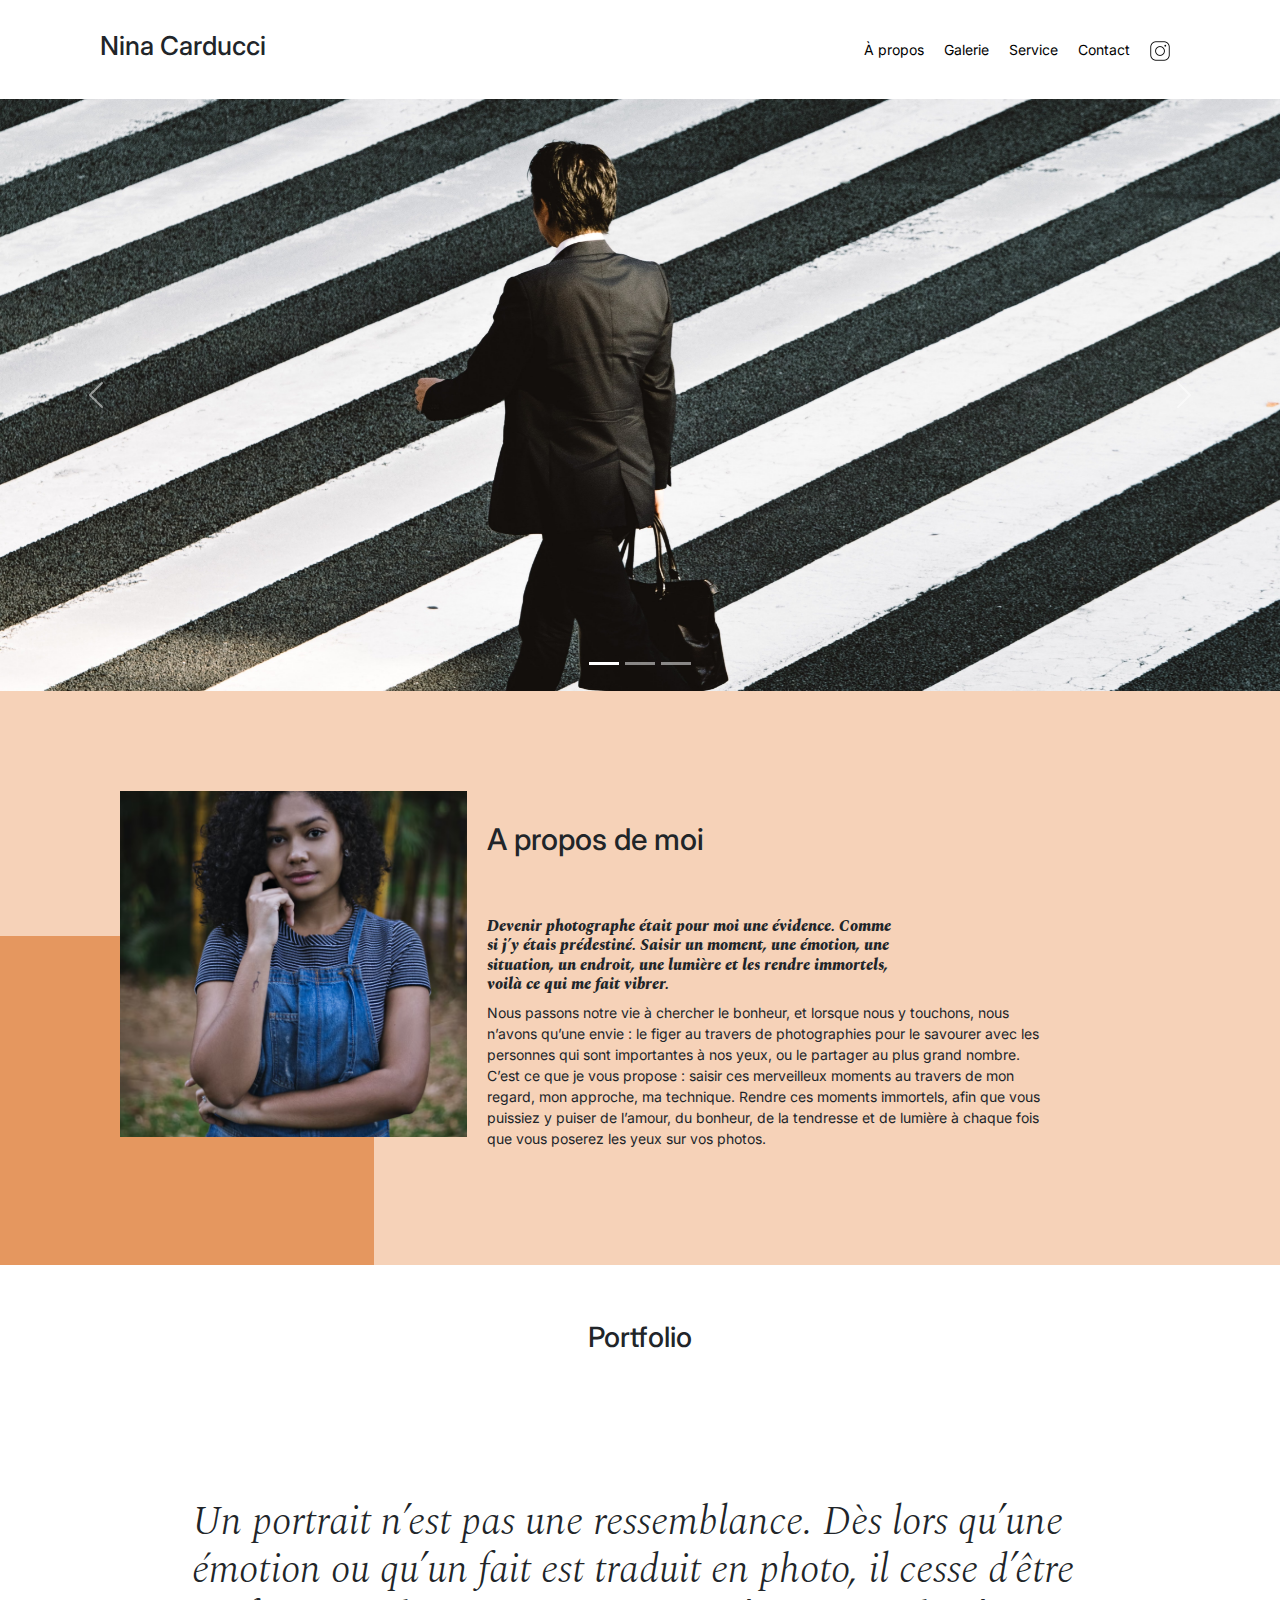
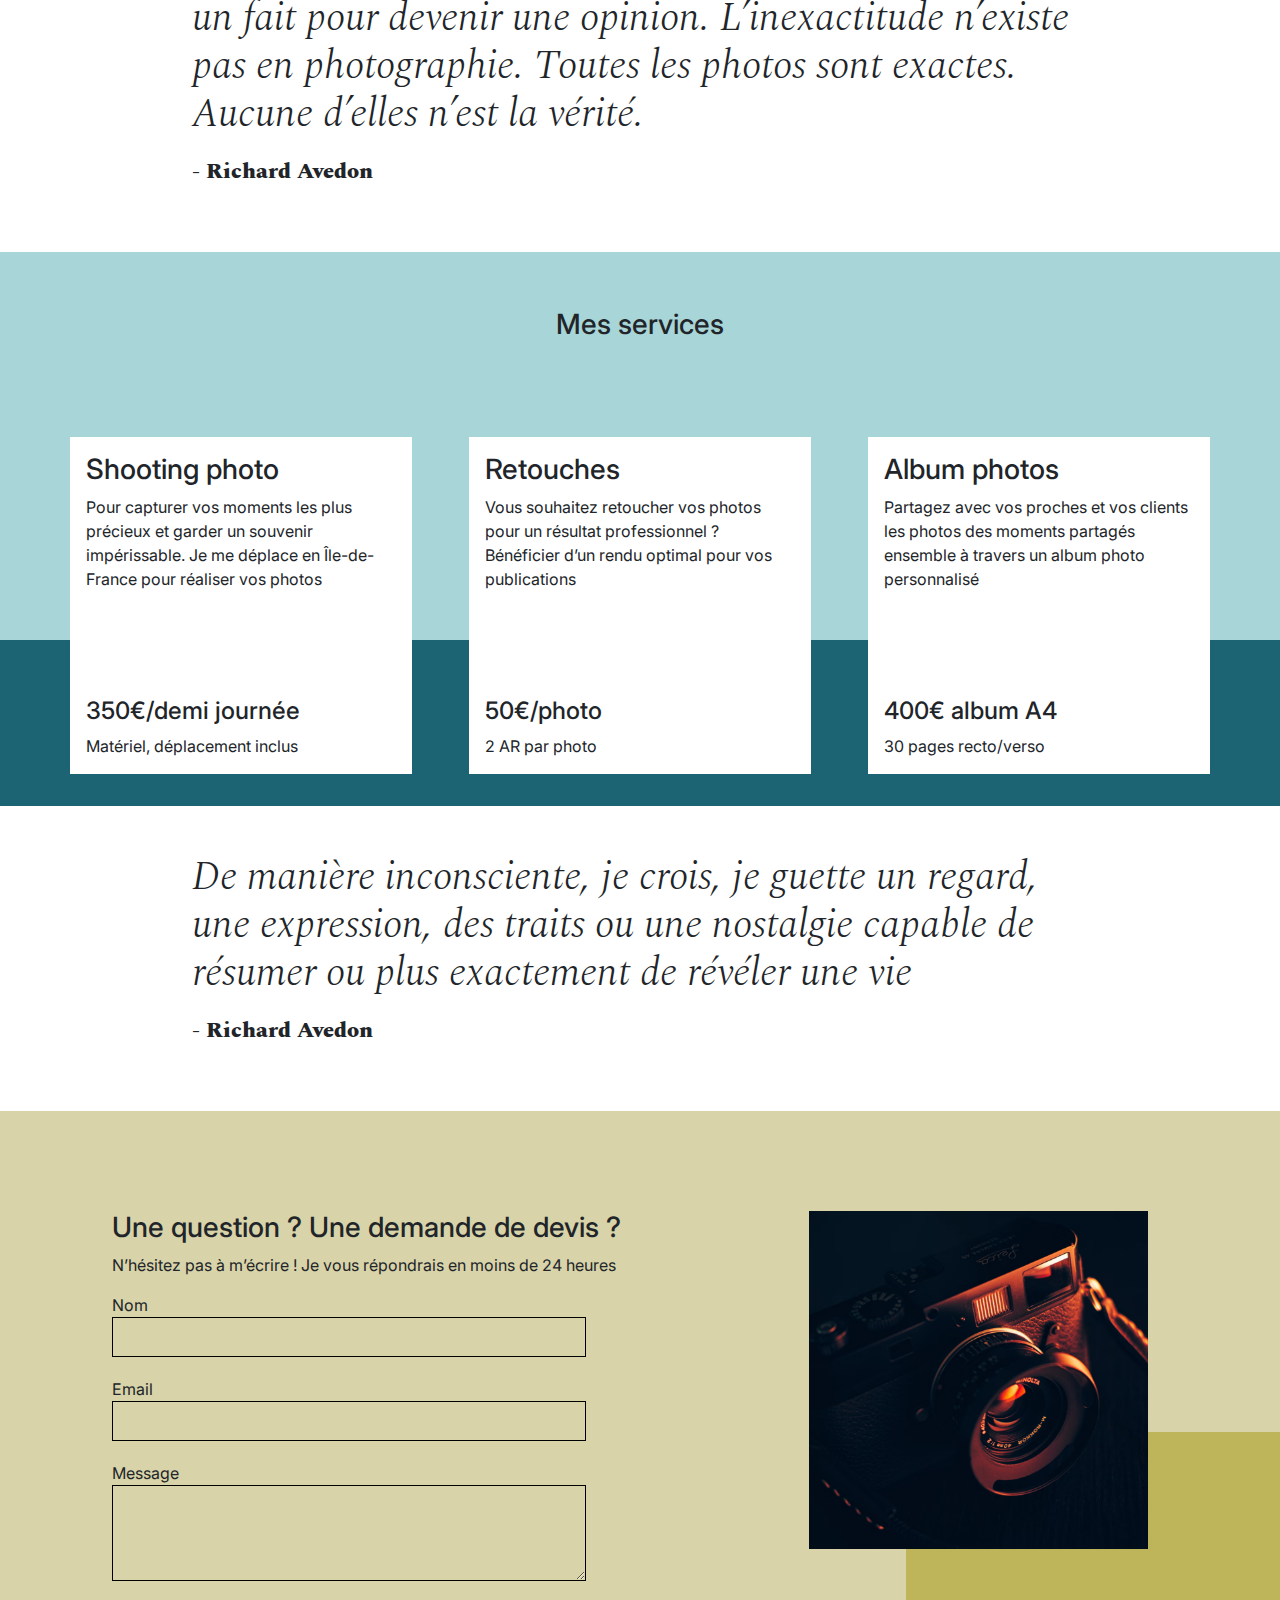
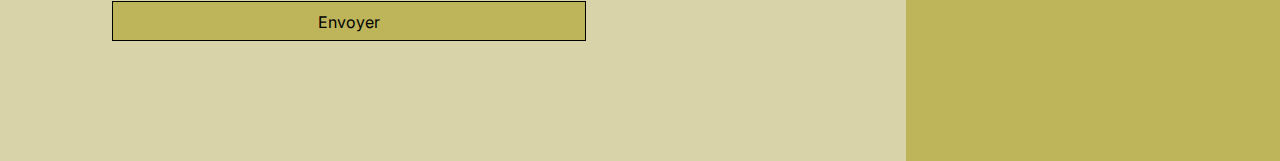
==== Nina-Carducci-Dev/index.html @ 9d7888d6 "Initial commit" ====
<!DOCTYPE html>
<html>
<head>
	<meta name="viewport" content="width=device-width, initial-scale=1.0">
	<link rel="stylesheet" href="./assets/bootstrap/bootstrap.css">
	<link rel="stylesheet" href="./assets/style.css">
	<link rel="preconnect" href="https://fonts.googleapis.com">
	<link rel="preconnect" href="https://fonts.gstatic.com" crossorigin>
	<link href="https://fonts.googleapis.com/css2?family=Inter&family=Spectral:ital,wght@0,400;1,300;1,400;1,800&display=swap" rel="stylesheet">
	<meta charset="UTF-8">
	<script src="./assets/bootstrap/bootstrap.bundle.js"></script>
	<script src="https://code.jquery.com/jquery-3.4.1.min.js" integrity="sha256-CSXorXvZcTkaix6Yvo6HppcZGetbYMGWSFlBw8HfCJo=" crossorigin="anonymous"></script>
	<script src="./assets/maugallery.js"></script>
	<script src="./assets/scripts.js"></script>
</head>
<body>
<div class="top-header">
	<h3 class="name">Nina Carducci</h3>
	<div class="nav">   
		<ul>
			<li><a href="#about">À propos</a></li>
			<li><a href="#gallery">Galerie</a></li>
			<li><a href="#services">Service</a></li>
			<li><a href="#contact">Contact</a></li>
			<li><a class="social-link" href="https://www.instagram.com/ninacarducci.photo/?hl=fr" target="_blank"><img src="assets/images/instagram.png" alt=""></a></li>
		</ul>
	</div>
</div>
<div id="header">

	<div id="carouselExampleIndicators" class="carousel slide" data-bs-ride="carousel">
		<div class="carousel-indicators">
			<button type="button" data-bs-target="#carouselExampleIndicators" data-bs-slide-to="0" class="active" aria-current="true" aria-label="Slide 1"></button>
			<button type="button" data-bs-target="#carouselExampleIndicators" data-bs-slide-to="1" aria-label="Slide 2"></button>
			<button type="button" data-bs-target="#carouselExampleIndicators" data-bs-slide-to="2" aria-label="Slide 3"></button>
		</div>
		<div class="carousel-inner">
			<div class="carousel-item active">
				<img src="./assets/images/slider/ryoji-iwata-wUZjnOv7t0g-unsplash.jpg" class="d-block w-100" alt="...">
			</div>
			<div class="carousel-item">
				<img src="./assets/images/slider/nicholas-green-nPz8akkUmDI-unsplash.jpg" class="d-block w-100" alt="...">
			</div>
			<div class="carousel-item">
				<img src="./assets/images/slider/edward-cisneros-3_h6-1NPDGw-unsplash.jpg" class="d-block w-100" alt="...">
			</div>
		</div>
		<button class="carousel-control-prev" type="button" data-bs-target="#carouselExampleIndicators" data-bs-slide="prev">
			<span class="carousel-control-prev-icon" aria-hidden="true"></span>
			<span class="visually-hidden">Previous</span>
		</button>
		<button class="carousel-control-next" type="button" data-bs-target="#carouselExampleIndicators" data-bs-slide="next">
			<span class="carousel-control-next-icon" aria-hidden="true"></span>
			<span class="visually-hidden">Next</span>
		</button>
	</div>
</div>
<div id="about">
	<div class="picture left">
		<img src="./assets/images/nina.png">
	</div>
	<div id="about-me">
		<h3 class="about-me__title">A propos de moi</h3>
		<h6 class="about-me__introduction">Devenir photographe était pour moi une évidence. Comme si j’y étais prédestiné. Saisir un moment, une émotion, une situation, un endroit, une lumière et les rendre immortels, voilà ce qui me fait vibrer.</h6>
		<p>Nous passons notre vie à chercher le bonheur, et lorsque nous y touchons, nous n’avons qu’une envie : le figer au travers de photographies pour le savourer avec les personnes qui sont importantes à nos yeux, ou le partager au plus grand nombre.
			C’est ce que je vous propose : saisir ces merveilleux moments au travers de mon regard, mon approche, ma technique. Rendre ces moments immortels, afin que vous puissiez y puiser de l’amour, du bonheur, de la tendresse et de lumière à chaque fois que vous poserez les yeux sur vos photos.</p>
	</div>
</div>
<div id="gallery">
	<h3 class="title">Portfolio</h3>
	<div class="container py-3">
		<div class="gallery" style="display: none">
			<img data-gallery-tag="Concert" class="gallery-item" src="./assets/images/gallery/concerts/aaron-paul-wnX-fXzB6Cw-unsplash.jpg"/>
			<img data-gallery-tag="Entreprises" class="gallery-item" src="./assets/images/gallery/entreprise/ali-morshedlou-WMD64tMfc4k-unsplash.jpg"/>
			<img data-gallery-tag="Entreprises" class="gallery-item" src="./assets/images/gallery/entreprise/jason-goodman-tHO1_OuKbg0-unsplash.jpg"/>
			<img data-gallery-tag="Mariages" class="gallery-item" src="./assets/images/gallery/mariage/hannah-busing-RvF2R_qMpRk-unsplash.jpg"/>
			<img data-gallery-tag="Portrait" class="gallery-item" src="./assets/images/gallery/portraits/ade-tunji-rVkhWWZFAtQ-unsplash.jpg"/>
			<img data-gallery-tag="Mariages" class="gallery-item" src="./assets/images/gallery/mariage/jakob-owens-SiniLJkXhMc-unsplash.jpg"/>
			<img data-gallery-tag="Portrait" class="gallery-item" src="./assets/images/gallery/portraits/nino-van-prattenburg--443cl1uR_8-unsplash.jpg"/>
			<img data-gallery-tag="Concert" class="gallery-item" src="./assets/images/gallery/concerts/austin-neill-hgO1wFPXl3I-unsplash.jpg"/>
			<img data-gallery-tag="Entreprises" class="gallery-item" src="./assets/images/gallery/entreprise/mateus-campos-felipe-Fsgzm8N0hIY-unsplash.jpg"/>
		</div>
	</div>
	<div class="quote">
		<figure>
			<blockquote>
				<h1 class="quote__text">Un portrait n’est pas une ressemblance. Dès lors qu’une émotion ou qu’un fait est traduit en photo, il cesse d’être un fait pour devenir une opinion. L’inexactitude n’existe pas en photographie. Toutes les photos sont exactes. Aucune d’elles n’est la vérité.</h1>
			</blockquote>
			<figcaption class="quote__author">- Richard Avedon</figcaption>
		</figure>
	</div>
</div>
<div id="services">
	<h3 class="title">Mes services</h3>
	<div class="container">
		<div class="service">
			<div class="service__description">
				<h3>Shooting photo</h3>
				<p>Pour capturer vos moments les plus précieux et garder un souvenir impérissable. Je me déplace en Île-de-France pour réaliser vos photos</p>
			</div>
			<div class="service__price">
				<h4>350€/demi journée</h4>
				<span>Matériel, déplacement inclus</span>
			</div>

		</div>
		<div class="service">
			<div class="service__description">
				<h3>Retouches</h3>
				<p>Vous souhaitez retoucher vos photos pour un résultat professionnel ? Bénéficier d’un rendu optimal pour vos publications</p>
			</div>
			<div class="service__price">
				<h4>50€/photo</h4>
				<span>2 AR par photo</span>
			</div>
		</div>
		<div class="service">
			<div class="service__description">
				<h3>Album photos</h3>
				<p>Partagez avec vos proches et vos clients les photos des moments partagés ensemble à travers un album photo personnalisé</p>
			</div>
			<div class="service__price">
				<h4>400€ album A4</h4>
				<span>30 pages recto/verso</span>
			</div>
		</div>
	</div>
</div>
<div class="quote">
	<figure>
		<blockquote>
			<h1 class="quote__text">De manière inconsciente, je crois, je guette un regard, une expression, des traits ou une nostalgie capable de résumer ou plus exactement de révéler une vie</h1>
		</blockquote>
		<figcaption class="quote__author">- Richard Avedon</figcaption>
	</figure>
</div>
<div id="contact">
	<div class="container">
		<div class="form-container">
			<h3>Une question ? Une demande de devis ?</h3>
			<p> N’hésitez pas à m’écrire ! Je vous répondrais en moins de 24 heures</p>
			<form action="" method="post">
				<label>Nom</label>
				<input type="text" name="nom" id="nom">
				<label>Email</label>
				<input type="email" name="email" id="email">
				<label>Message</label>
				<textarea name="message" id="message" cols="30" rows="10"></textarea>
				<input type="submit" value="Envoyer"/>
			</form>
		</div>
		<div class="picture right">
			<img src="./assets/images/camera.png">
		</div>
	</div>
</div>
</body>
</html>
---- Nina-Carducci-Dev/assets/style.css ----
body {
	max-width: 1920px;
	margin: auto;
}
* {
	font-family: 'Inter';
	font-style: normal;
}
.top-header {
	background-color: white;
	position: sticky;
	top:0;
	z-index: 1000;
	display: flex;
	justify-content: space-between;
	padding-inline: 100px;
	padding-block: 30px;
	align-items: center;
}

.top-header .name {
	font-size: 26px;
}

.nav ul {
	display: flex;
	list-style-type: none;
	font-size: 14px;
	margin-bottom: 0;
}

.nav li {
	padding-inline: 10px;
}

.nav a {
	text-decoration: none;
	color: #000
}

.social-link img {
	width: 20px;
}

#about {
	display: flex;
	background-color: #F6D2B8;
	padding-inline: 100px;
	padding-block: 100px;
	position: relative;
}

.picture.left::before {
	content: ' ';
	background-color: #E5975F;
	width: 374px;
	height: 329px;
	position: absolute;
	bottom: 0;
	left: 0;
	z-index: -1;
}

.picture {
	flex: 1;
	margin: 0 20px;
	z-index: 0;
}

.picture img {
	width: 100%;

}
#about-me {
	flex: 2
}
.about-me__title {
	margin-top: 1em;
	margin-bottom: 60px;
	font-size: 30px;
}
.about-me__introduction {
	font-family: 'Spectral';
	font-weight: 800;
	font-style: italic;
	width: 60%;
}
#about-me p {
	width: 80%;
	font-size: 14px;
}

#gallery {
	/*	min-height: 100vh; */
}
.title{
	text-align: center;
	padding-block: 2em;
}
.gallery .nav {
	justify-content: center;
}
.nav-pills .nav-link.active, .nav-pills .show > .nav-link {
	color: #fff;
	background-color: #BEB45A;
	border-radius:0 ;
}
.nav-pills .nav-link {
	color: #000
}
.item-column {
	position: relative;
	margin-bottom: 0 !important;
	padding: 0;
}
.item-column::after{
	content: "";
	display: block;
	padding-bottom: 100%;

}
.gallery-item {
	position: absolute;
	width: 100%;
	height: 100%;
	object-fit: cover;
	padding: .5em;
}
.mg-prev, .mg-next {
	width: 30px;
	height: 30px;
	border-radius: 00%;
	justify-content: center;
	align-items: center;
	display: flex;
	font-size: 24px;
}

.quote {
	font-family: 'Spectral';
	font-style: italic;
	width: 70%;
	margin: auto;
	padding-block: 3em;
}
.quote__text {
	font-family: Spectral;
	font-style: italic;
	font-weight: 300;

}
.quote__author {
	font-family: Spectral;
	font-weight: 800;
	font-size: 22px;
}

#services {
	margin: auto;
	background-color: #A8D5D8 ;
	position: relative;
}
#services .container::before{
	content: ' ';
	background-color: #1C6474;
	position: absolute;
	width: 100%;
	height: 30%;
	bottom: 0;
	left: 0;
	z-index: 0;
}

#services .container {
	justify-content: space-between;
	display: flex;
	padding : 2em 0;

}

.service {
	background-color: white;
	max-width: 390px;
	width: 30%;
	height: 337px;
	padding: 1em;
	display: flex;
	flex-direction: column;
	justify-content: space-between;
	z-index: 1;
}

#contact {
	margin: auto;
	background-color: #D8D3A8 ;
	position: relative;
	padding-inline: 100px;
	padding-block: 100px;
}

#contact .container {
	display: flex;
}
.picture.right::before {
	content: ' ';
	background-color: #BEB45A;
	width: 374px;
	height: 329px;
	position: absolute;
	bottom: 0;
	right: 0;
	z-index: -1;
}
.form-container {
	flex : 2;

}
form {
	display: flex;
	flex-direction: column;
	width: 70%;
	align-items: flex-start;
}

form input {
	width: 100%;
	background-color: transparent;
	border: solid 1px;
	height: 2.5em;
	margin-bottom: 20px;
}

form textarea {
	width: 100%;
	background-color: transparent;
	border: solid 1px;
	height: 5em;
	line-height: 2.5em;
	font-size: 1.2em;
	margin-bottom: 20px;
}
input[type="submit"] {
	background-color: #BEB45A;
	padding: .5em 1em
}

@media all and (max-width: 1180px) {
	.picture {
		flex : 2;
	}
	#about, #contact .container {
		align-items: center;
	}
	.about-me__title {
		margin-top: 0;
		margin-bottom: 1em;
	}
	#about-me h6, #about-me p {
		width: 100%;
	}
}

@media all and (max-width: 1000px) {
	#about{
		flex-direction: column;

	}
	.picture {
		width: 50%;
	}
	.picture.left::before {
		width: 100%;
		height: 30%;
		position: absolute;
		bottom: auto;
		top: 0;
		left: 0;
		z-index: -1;
	}
	.about-me__title{
		text-align: center;
		margin-top: 1em;
	}
	#services .container {
		flex-direction: column;
	}
	.service {
		width: 100%;
		max-width: 100%;
		height: auto;
		margin: 2em 0
	}
	.service__description{
		margin-bottom: 1em;
	}

	#services .container::before{
		width: 30%;
		height: 100%;
		bottom: 0;
		right: 0;
		left: auto;
		z-index: 0;
	}

	#contact .container {
		flex-direction: column;
	}
	#contact .picture.right {
		margin-top: 1em;
	}
	.picture.right::before {
		width: 100%;
		height: 30%;
		position: absolute;
		bottom: 0;
		right: 0;
		z-index: -1;
	}
}

@media all and (max-width: 650px) {
	.top-header {
		flex-direction: column;
		padding-inline: 0;
	}
	.top-header .nav, .top-header .nav ul {
		width: 100%;
		padding: 0 0 0 0;
	}
	.top-header .nav li {
		flex: 1;
		padding-block: 1em;
		text-align: center;
	}
	.picture.left::before, .picture.right::before {
		height: 150px;
	}
	#services .container {
		align-items: center;
	}
	.service {
		max-width: 90%;
	}
	#about, #contact {
		padding-inline: 2em;
		padding-block: 2em;
	}
	form {
		width: 100%;
	}
	.picture {
		width: 80%;
	}
}
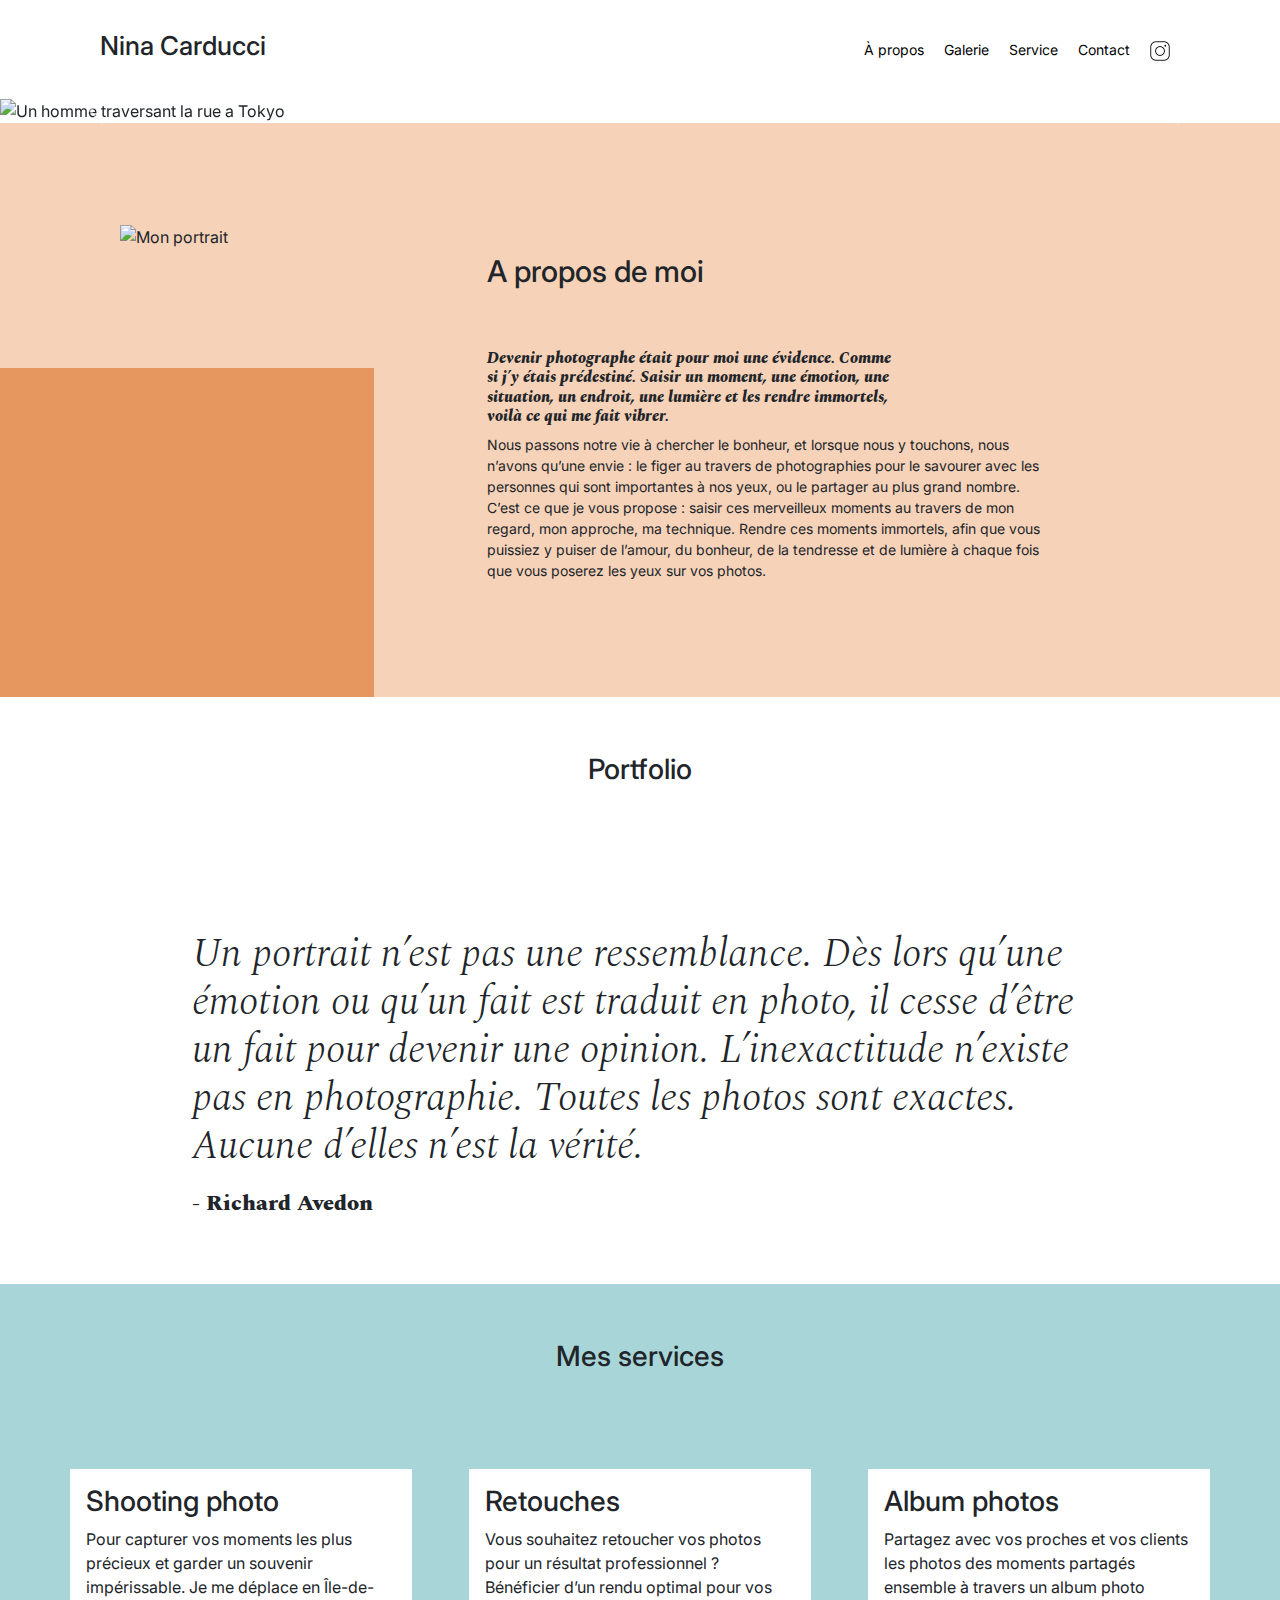
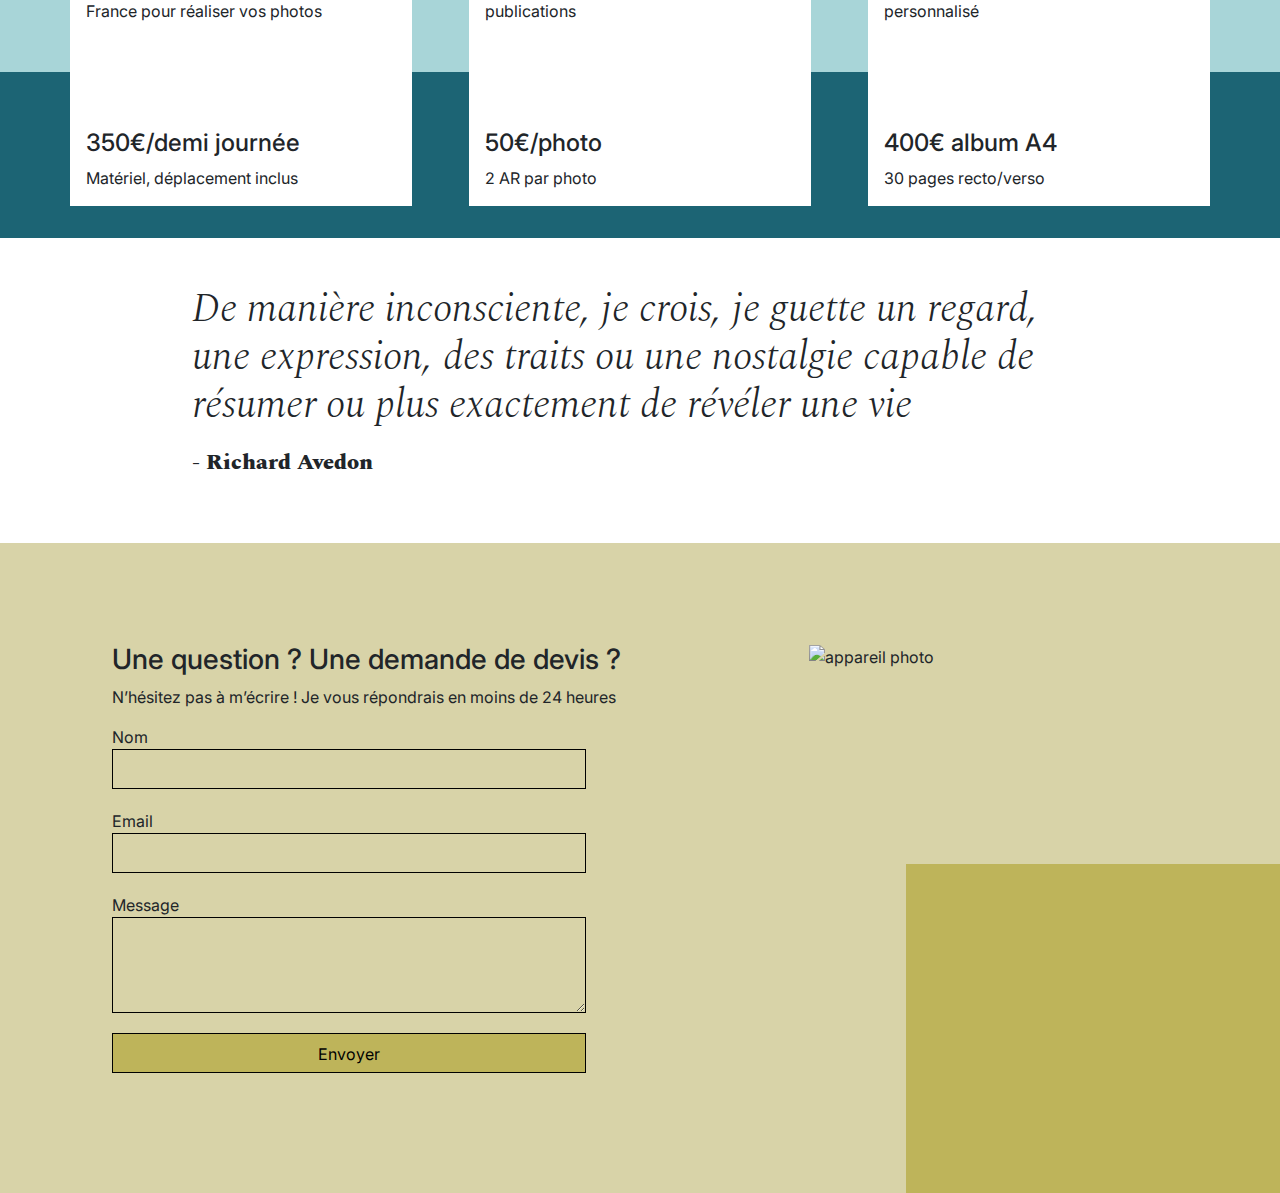
==== commit 69806dfb: "1er travail sur les images + renommage + alt renseigné" ====
--- a/Nina-Carducci-Dev/index.html
+++ b/Nina-Carducci-Dev/index.html
@@ -1,158 +1,296 @@
 <!DOCTYPE html>
 <html>
-<head>
-	<meta name="viewport" content="width=device-width, initial-scale=1.0">
-	<link rel="stylesheet" href="./assets/bootstrap/bootstrap.css">
-	<link rel="stylesheet" href="./assets/style.css">
-	<link rel="preconnect" href="https://fonts.googleapis.com">
-	<link rel="preconnect" href="https://fonts.gstatic.com" crossorigin>
-	<link href="https://fonts.googleapis.com/css2?family=Inter&family=Spectral:ital,wght@0,400;1,300;1,400;1,800&display=swap" rel="stylesheet">
-	<meta charset="UTF-8">
-	<script src="./assets/bootstrap/bootstrap.bundle.js"></script>
-	<script src="https://code.jquery.com/jquery-3.4.1.min.js" integrity="sha256-CSXorXvZcTkaix6Yvo6HppcZGetbYMGWSFlBw8HfCJo=" crossorigin="anonymous"></script>
-	<script src="./assets/maugallery.js"></script>
-	<script src="./assets/scripts.js"></script>
-</head>
-<body>
-<div class="top-header">
-	<h3 class="name">Nina Carducci</h3>
-	<div class="nav">   
-		<ul>
-			<li><a href="#about">À propos</a></li>
-			<li><a href="#gallery">Galerie</a></li>
-			<li><a href="#services">Service</a></li>
-			<li><a href="#contact">Contact</a></li>
-			<li><a class="social-link" href="https://www.instagram.com/ninacarducci.photo/?hl=fr" target="_blank"><img src="assets/images/instagram.png" alt=""></a></li>
-		</ul>
-	</div>
-</div>
-<div id="header">
-
-	<div id="carouselExampleIndicators" class="carousel slide" data-bs-ride="carousel">
-		<div class="carousel-indicators">
-			<button type="button" data-bs-target="#carouselExampleIndicators" data-bs-slide-to="0" class="active" aria-current="true" aria-label="Slide 1"></button>
-			<button type="button" data-bs-target="#carouselExampleIndicators" data-bs-slide-to="1" aria-label="Slide 2"></button>
-			<button type="button" data-bs-target="#carouselExampleIndicators" data-bs-slide-to="2" aria-label="Slide 3"></button>
-		</div>
-		<div class="carousel-inner">
-			<div class="carousel-item active">
-				<img src="./assets/images/slider/ryoji-iwata-wUZjnOv7t0g-unsplash.jpg" class="d-block w-100" alt="...">
-			</div>
-			<div class="carousel-item">
-				<img src="./assets/images/slider/nicholas-green-nPz8akkUmDI-unsplash.jpg" class="d-block w-100" alt="...">
-			</div>
-			<div class="carousel-item">
-				<img src="./assets/images/slider/edward-cisneros-3_h6-1NPDGw-unsplash.jpg" class="d-block w-100" alt="...">
-			</div>
-		</div>
-		<button class="carousel-control-prev" type="button" data-bs-target="#carouselExampleIndicators" data-bs-slide="prev">
-			<span class="carousel-control-prev-icon" aria-hidden="true"></span>
-			<span class="visually-hidden">Previous</span>
-		</button>
-		<button class="carousel-control-next" type="button" data-bs-target="#carouselExampleIndicators" data-bs-slide="next">
-			<span class="carousel-control-next-icon" aria-hidden="true"></span>
-			<span class="visually-hidden">Next</span>
-		</button>
-	</div>
-</div>
-<div id="about">
-	<div class="picture left">
-		<img src="./assets/images/nina.png">
-	</div>
-	<div id="about-me">
-		<h3 class="about-me__title">A propos de moi</h3>
-		<h6 class="about-me__introduction">Devenir photographe était pour moi une évidence. Comme si j’y étais prédestiné. Saisir un moment, une émotion, une situation, un endroit, une lumière et les rendre immortels, voilà ce qui me fait vibrer.</h6>
-		<p>Nous passons notre vie à chercher le bonheur, et lorsque nous y touchons, nous n’avons qu’une envie : le figer au travers de photographies pour le savourer avec les personnes qui sont importantes à nos yeux, ou le partager au plus grand nombre.
-			C’est ce que je vous propose : saisir ces merveilleux moments au travers de mon regard, mon approche, ma technique. Rendre ces moments immortels, afin que vous puissiez y puiser de l’amour, du bonheur, de la tendresse et de lumière à chaque fois que vous poserez les yeux sur vos photos.</p>
-	</div>
-</div>
-<div id="gallery">
-	<h3 class="title">Portfolio</h3>
-	<div class="container py-3">
-		<div class="gallery" style="display: none">
-			<img data-gallery-tag="Concert" class="gallery-item" src="./assets/images/gallery/concerts/aaron-paul-wnX-fXzB6Cw-unsplash.jpg"/>
-			<img data-gallery-tag="Entreprises" class="gallery-item" src="./assets/images/gallery/entreprise/ali-morshedlou-WMD64tMfc4k-unsplash.jpg"/>
-			<img data-gallery-tag="Entreprises" class="gallery-item" src="./assets/images/gallery/entreprise/jason-goodman-tHO1_OuKbg0-unsplash.jpg"/>
-			<img data-gallery-tag="Mariages" class="gallery-item" src="./assets/images/gallery/mariage/hannah-busing-RvF2R_qMpRk-unsplash.jpg"/>
-			<img data-gallery-tag="Portrait" class="gallery-item" src="./assets/images/gallery/portraits/ade-tunji-rVkhWWZFAtQ-unsplash.jpg"/>
-			<img data-gallery-tag="Mariages" class="gallery-item" src="./assets/images/gallery/mariage/jakob-owens-SiniLJkXhMc-unsplash.jpg"/>
-			<img data-gallery-tag="Portrait" class="gallery-item" src="./assets/images/gallery/portraits/nino-van-prattenburg--443cl1uR_8-unsplash.jpg"/>
-			<img data-gallery-tag="Concert" class="gallery-item" src="./assets/images/gallery/concerts/austin-neill-hgO1wFPXl3I-unsplash.jpg"/>
-			<img data-gallery-tag="Entreprises" class="gallery-item" src="./assets/images/gallery/entreprise/mateus-campos-felipe-Fsgzm8N0hIY-unsplash.jpg"/>
-		</div>
-	</div>
-	<div class="quote">
-		<figure>
-			<blockquote>
-				<h1 class="quote__text">Un portrait n’est pas une ressemblance. Dès lors qu’une émotion ou qu’un fait est traduit en photo, il cesse d’être un fait pour devenir une opinion. L’inexactitude n’existe pas en photographie. Toutes les photos sont exactes. Aucune d’elles n’est la vérité.</h1>
-			</blockquote>
-			<figcaption class="quote__author">- Richard Avedon</figcaption>
-		</figure>
-	</div>
-</div>
-<div id="services">
-	<h3 class="title">Mes services</h3>
-	<div class="container">
-		<div class="service">
-			<div class="service__description">
-				<h3>Shooting photo</h3>
-				<p>Pour capturer vos moments les plus précieux et garder un souvenir impérissable. Je me déplace en Île-de-France pour réaliser vos photos</p>
-			</div>
-			<div class="service__price">
-				<h4>350€/demi journée</h4>
-				<span>Matériel, déplacement inclus</span>
-			</div>
-
-		</div>
-		<div class="service">
-			<div class="service__description">
-				<h3>Retouches</h3>
-				<p>Vous souhaitez retoucher vos photos pour un résultat professionnel ? Bénéficier d’un rendu optimal pour vos publications</p>
-			</div>
-			<div class="service__price">
-				<h4>50€/photo</h4>
-				<span>2 AR par photo</span>
-			</div>
-		</div>
-		<div class="service">
-			<div class="service__description">
-				<h3>Album photos</h3>
-				<p>Partagez avec vos proches et vos clients les photos des moments partagés ensemble à travers un album photo personnalisé</p>
-			</div>
-			<div class="service__price">
-				<h4>400€ album A4</h4>
-				<span>30 pages recto/verso</span>
-			</div>
-		</div>
-	</div>
-</div>
-<div class="quote">
-	<figure>
-		<blockquote>
-			<h1 class="quote__text">De manière inconsciente, je crois, je guette un regard, une expression, des traits ou une nostalgie capable de résumer ou plus exactement de révéler une vie</h1>
-		</blockquote>
-		<figcaption class="quote__author">- Richard Avedon</figcaption>
-	</figure>
-</div>
-<div id="contact">
-	<div class="container">
-		<div class="form-container">
-			<h3>Une question ? Une demande de devis ?</h3>
-			<p> N’hésitez pas à m’écrire ! Je vous répondrais en moins de 24 heures</p>
-			<form action="" method="post">
-				<label>Nom</label>
-				<input type="text" name="nom" id="nom">
-				<label>Email</label>
-				<input type="email" name="email" id="email">
-				<label>Message</label>
-				<textarea name="message" id="message" cols="30" rows="10"></textarea>
-				<input type="submit" value="Envoyer"/>
-			</form>
-		</div>
-		<div class="picture right">
-			<img src="./assets/images/camera.png">
-		</div>
-	</div>
-</div>
-</body>
+  <head>
+    <meta name="viewport" content="width=device-width, initial-scale=1.0" />
+    <link rel="stylesheet" href="./assets/bootstrap/bootstrap.css" />
+    <link rel="stylesheet" href="./assets/style.css" />
+    <link rel="preconnect" href="https://fonts.googleapis.com" />
+    <link rel="preconnect" href="https://fonts.gstatic.com" crossorigin />
+    <link
+      href="https://fonts.googleapis.com/css2?family=Inter&family=Spectral:ital,wght@0,400;1,300;1,400;1,800&display=swap"
+      rel="stylesheet"
+    />
+    <meta charset="UTF-8" />
+    <script src="./assets/bootstrap/bootstrap.bundle.js"></script>
+    <script
+      src="https://code.jquery.com/jquery-3.4.1.min.js"
+      integrity="sha256-CSXorXvZcTkaix6Yvo6HppcZGetbYMGWSFlBw8HfCJo="
+      crossorigin="anonymous"
+    ></script>
+    <script src="./assets/maugallery.js"></script>
+    <script src="./assets/scripts.js"></script>
+  </head>
+  <body>
+    <div class="top-header">
+      <h3 class="name">Nina Carducci</h3>
+      <div class="nav">
+        <ul>
+          <li><a href="#about">À propos</a></li>
+          <li><a href="#gallery">Galerie</a></li>
+          <li><a href="#services">Service</a></li>
+          <li><a href="#contact">Contact</a></li>
+          <li>
+            <a
+              class="social-link"
+              href="https://www.instagram.com/ninacarducci.photo/?hl=fr"
+              target="_blank"
+              ><img src="assets/images/instagram.png" alt=""
+            /></a>
+          </li>
+        </ul>
+      </div>
+    </div>
+    <div id="header">
+      <div
+        id="carouselExampleIndicators"
+        class="carousel slide"
+        data-bs-ride="carousel"
+      >
+        <div class="carousel-indicators">
+          <button
+            type="button"
+            data-bs-target="#carouselExampleIndicators"
+            data-bs-slide-to="0"
+            class="active"
+            aria-current="true"
+            aria-label="Slide 1"
+          ></button>
+          <button
+            type="button"
+            data-bs-target="#carouselExampleIndicators"
+            data-bs-slide-to="1"
+            aria-label="Slide 2"
+          ></button>
+          <button
+            type="button"
+            data-bs-target="#carouselExampleIndicators"
+            data-bs-slide-to="2"
+            aria-label="Slide 3"
+          ></button>
+        </div>
+        <div class="carousel-inner">
+          <div class="carousel-item active">
+            <img
+              src="./assets/images/slider/men-dive-into-tokyos-street-ryoji-iwata.jpg"
+              class="d-block w-100"
+              alt="Un homme traversant la rue a Tokyo"
+            />
+          </div>
+          <div class="carousel-item">
+            <img
+              src="./assets/images/slider/students-party-nicholas-green.jpg"
+              class="d-block w-100"
+              alt="De jeunes étudiants faisant la fête"
+            />
+          </div>
+          <div class="carousel-item">
+            <img
+              src="./assets/images/slider/bride-and-groom-dance-edward-cisneros.jpg"
+              class="d-block w-100"
+              alt="Deux mariés dansant ensembles"
+            />
+          </div>
+        </div>
+        <button
+          class="carousel-control-prev"
+          type="button"
+          data-bs-target="#carouselExampleIndicators"
+          data-bs-slide="prev"
+        >
+          <span class="carousel-control-prev-icon" aria-hidden="true"></span>
+          <span class="visually-hidden">Previous</span>
+        </button>
+        <button
+          class="carousel-control-next"
+          type="button"
+          data-bs-target="#carouselExampleIndicators"
+          data-bs-slide="next"
+        >
+          <span class="carousel-control-next-icon" aria-hidden="true"></span>
+          <span class="visually-hidden">Next</span>
+        </button>
+      </div>
+    </div>
+    <div id="about">
+      <div class="picture left">
+        <img src="./assets/images/nina.png" alt="Mon portrait" />
+      </div>
+      <div id="about-me">
+        <h3 class="about-me__title">A propos de moi</h3>
+        <h6 class="about-me__introduction">
+          Devenir photographe était pour moi une évidence. Comme si j’y étais
+          prédestiné. Saisir un moment, une émotion, une situation, un endroit,
+          une lumière et les rendre immortels, voilà ce qui me fait vibrer.
+        </h6>
+        <p>
+          Nous passons notre vie à chercher le bonheur, et lorsque nous y
+          touchons, nous n’avons qu’une envie : le figer au travers de
+          photographies pour le savourer avec les personnes qui sont importantes
+          à nos yeux, ou le partager au plus grand nombre. C’est ce que je vous
+          propose : saisir ces merveilleux moments au travers de mon regard, mon
+          approche, ma technique. Rendre ces moments immortels, afin que vous
+          puissiez y puiser de l’amour, du bonheur, de la tendresse et de
+          lumière à chaque fois que vous poserez les yeux sur vos photos.
+        </p>
+      </div>
+    </div>
+    <div id="gallery">
+      <h3 class="title">Portfolio</h3>
+      <div class="container py-3">
+        <div class="gallery" style="display: none">
+          <img
+            data-gallery-tag="Concert"
+            class="gallery-item"
+            src="./assets/images/gallery/concerts/public-concert-aaron-paul.jpg"
+            alt="Publique pendant un concert"
+          />
+          <img
+            data-gallery-tag="Entreprises"
+            class="gallery-item"
+            src="./assets/images/gallery/entreprise/man-wearing-black-jacket-ali-morshedlou.jpg"
+            alt="Un homme portant une veste de costume noire"
+          />
+          <img
+            data-gallery-tag="Entreprises"
+            class="gallery-item"
+            src="./assets/images/gallery/entreprise/brainstorming-team-jason-goodman.jpg"
+            alt="Deux femmes participants a une réunion"
+          />
+          <img
+            data-gallery-tag="Mariages"
+            class="gallery-item"
+            src="./assets/images/gallery/mariage/wedding-hands-hannah-busing.jpg"
+            alt="Les mains de mariés avec la bague de mariage"
+          />
+          <img
+            data-gallery-tag="Portrait"
+            class="gallery-item"
+            src="./assets/images/gallery/portraits/black-men-ade-tunji.jpg"
+            alt="Homme noir ébloui par le soleil"
+          />
+          <img
+            data-gallery-tag="Mariages"
+            class="gallery-item"
+            src="./assets/images/gallery/mariage/wedding-couple-jakob-owens.jpg"
+            alt="Couple heureux en tenue de mariage devant un palmier"
+          />
+          <img
+            data-gallery-tag="Portrait"
+            class="gallery-item"
+            src="./assets/images/gallery/portraits/young-girl-nino-van-prattenburg.jpg"
+            alt="Jeune fille avec des lunettes derrière un grillage"
+          />
+          <img
+            data-gallery-tag="Concert"
+            class="gallery-item"
+            src="./assets/images/gallery/concerts/concert-singer-austin-neill.jpg"
+            alt="Chanteur lors d'un concert"
+          />
+          <img
+            data-gallery-tag="Entreprises"
+            class="gallery-item"
+            src="./assets/images/gallery/entreprise/office-manager-mateus-campos-felipe.jpg"
+            alt="Femme souriante travailler sur son PC portable"
+          />
+        </div>
+      </div>
+      <div class="quote">
+        <figure>
+          <blockquote>
+            <h1 class="quote__text">
+              Un portrait n’est pas une ressemblance. Dès lors qu’une émotion ou
+              qu’un fait est traduit en photo, il cesse d’être un fait pour
+              devenir une opinion. L’inexactitude n’existe pas en photographie.
+              Toutes les photos sont exactes. Aucune d’elles n’est la vérité.
+            </h1>
+          </blockquote>
+          <figcaption class="quote__author">- Richard Avedon</figcaption>
+        </figure>
+      </div>
+    </div>
+    <div id="services">
+      <h3 class="title">Mes services</h3>
+      <div class="container">
+        <div class="service">
+          <div class="service__description">
+            <h3>Shooting photo</h3>
+            <p>
+              Pour capturer vos moments les plus précieux et garder un souvenir
+              impérissable. Je me déplace en Île-de-France pour réaliser vos
+              photos
+            </p>
+          </div>
+          <div class="service__price">
+            <h4>350€/demi journée</h4>
+            <span>Matériel, déplacement inclus</span>
+          </div>
+        </div>
+        <div class="service">
+          <div class="service__description">
+            <h3>Retouches</h3>
+            <p>
+              Vous souhaitez retoucher vos photos pour un résultat professionnel
+              ? Bénéficier d’un rendu optimal pour vos publications
+            </p>
+          </div>
+          <div class="service__price">
+            <h4>50€/photo</h4>
+            <span>2 AR par photo</span>
+          </div>
+        </div>
+        <div class="service">
+          <div class="service__description">
+            <h3>Album photos</h3>
+            <p>
+              Partagez avec vos proches et vos clients les photos des moments
+              partagés ensemble à travers un album photo personnalisé
+            </p>
+          </div>
+          <div class="service__price">
+            <h4>400€ album A4</h4>
+            <span>30 pages recto/verso</span>
+          </div>
+        </div>
+      </div>
+    </div>
+    <div class="quote">
+      <figure>
+        <blockquote>
+          <h1 class="quote__text">
+            De manière inconsciente, je crois, je guette un regard, une
+            expression, des traits ou une nostalgie capable de résumer ou plus
+            exactement de révéler une vie
+          </h1>
+        </blockquote>
+        <figcaption class="quote__author">- Richard Avedon</figcaption>
+      </figure>
+    </div>
+    <div id="contact">
+      <div class="container">
+        <div class="form-container">
+          <h3>Une question ? Une demande de devis ?</h3>
+          <p>
+            N’hésitez pas à m’écrire ! Je vous répondrais en moins de 24 heures
+          </p>
+          <form action="" method="post">
+            <label>Nom</label>
+            <input type="text" name="nom" id="nom" />
+            <label>Email</label>
+            <input type="email" name="email" id="email" />
+            <label>Message</label>
+            <textarea
+              name="message"
+              id="message"
+              cols="30"
+              rows="10"
+            ></textarea>
+            <input type="submit" value="Envoyer" />
+          </form>
+        </div>
+        <div class="picture right">
+          <img src="./assets/images/camera.png" alt="appareil photo" />
+        </div>
+      </div>
+    </div>
+  </body>
 </html>
--- a/Nina-Carducci-Dev/assets/style.css
+++ b/Nina-Carducci-Dev/assets/style.css
@@ -1,356 +1,356 @@
 body {
-	max-width: 1920px;
-	margin: auto;
+  max-width: 1920px;
+  margin: auto;
 }
 * {
-	font-family: 'Inter';
-	font-style: normal;
+  font-family: "Inter";
+  font-style: normal;
 }
 .top-header {
-	background-color: white;
-	position: sticky;
-	top:0;
-	z-index: 1000;
-	display: flex;
-	justify-content: space-between;
-	padding-inline: 100px;
-	padding-block: 30px;
-	align-items: center;
+  background-color: white;
+  position: sticky;
+  top: 0;
+  z-index: 1000;
+  display: flex;
+  justify-content: space-between;
+  padding-inline: 100px;
+  padding-block: 30px;
+  align-items: center;
 }
 
 .top-header .name {
-	font-size: 26px;
+  font-size: 26px;
 }
 
 .nav ul {
-	display: flex;
-	list-style-type: none;
-	font-size: 14px;
-	margin-bottom: 0;
+  display: flex;
+  list-style-type: none;
+  font-size: 14px;
+  margin-bottom: 0;
 }
 
 .nav li {
-	padding-inline: 10px;
+  padding-inline: 10px;
 }
 
 .nav a {
-	text-decoration: none;
-	color: #000
+  text-decoration: none;
+  color: #000;
 }
 
 .social-link img {
-	width: 20px;
+  width: 20px;
 }
 
 #about {
-	display: flex;
-	background-color: #F6D2B8;
-	padding-inline: 100px;
-	padding-block: 100px;
-	position: relative;
+  display: flex;
+  background-color: #f6d2b8;
+  padding-inline: 100px;
+  padding-block: 100px;
+  position: relative;
 }
 
 .picture.left::before {
-	content: ' ';
-	background-color: #E5975F;
-	width: 374px;
-	height: 329px;
-	position: absolute;
-	bottom: 0;
-	left: 0;
-	z-index: -1;
+  content: " ";
+  background-color: #e5975f;
+  width: 374px;
+  height: 329px;
+  position: absolute;
+  bottom: 0;
+  left: 0;
+  z-index: -1;
 }
 
 .picture {
-	flex: 1;
-	margin: 0 20px;
-	z-index: 0;
+  flex: 1;
+  margin: 0 20px;
+  z-index: 0;
 }
 
 .picture img {
-	width: 100%;
-
+  width: 100%;
 }
 #about-me {
-	flex: 2
+  flex: 2;
 }
 .about-me__title {
-	margin-top: 1em;
-	margin-bottom: 60px;
-	font-size: 30px;
+  margin-top: 1em;
+  margin-bottom: 60px;
+  font-size: 30px;
 }
 .about-me__introduction {
-	font-family: 'Spectral';
-	font-weight: 800;
-	font-style: italic;
-	width: 60%;
+  font-family: "Spectral";
+  font-weight: 800;
+  font-style: italic;
+  width: 60%;
 }
 #about-me p {
-	width: 80%;
-	font-size: 14px;
+  width: 80%;
+  font-size: 14px;
 }
 
 #gallery {
-	/*	min-height: 100vh; */
-}
-.title{
-	text-align: center;
-	padding-block: 2em;
+  	/* min-height: 100vh; */
+}
+.title {
+  text-align: center;
+  padding-block: 2em;
 }
 .gallery .nav {
-	justify-content: center;
-}
-.nav-pills .nav-link.active, .nav-pills .show > .nav-link {
-	color: #fff;
-	background-color: #BEB45A;
-	border-radius:0 ;
+  justify-content: center;
+}
+.nav-pills .nav-link.active-tag,
+.nav-pills .show > .nav-link {
+  color: #fff;
+  background-color: #beb45a;
+  border-radius: 0;
 }
 .nav-pills .nav-link {
-	color: #000
+  color: #000;
 }
 .item-column {
-	position: relative;
-	margin-bottom: 0 !important;
-	padding: 0;
-}
-.item-column::after{
-	content: "";
-	display: block;
-	padding-bottom: 100%;
-
+  position: relative;
+  margin-bottom: 0 !important;
+  padding: 0;
+}
+.item-column::after {
+  content: "";
+  display: block;
+  padding-bottom: 100%;
 }
 .gallery-item {
-	position: absolute;
-	width: 100%;
-	height: 100%;
-	object-fit: cover;
-	padding: .5em;
-}
-.mg-prev, .mg-next {
-	width: 30px;
-	height: 30px;
-	border-radius: 00%;
-	justify-content: center;
-	align-items: center;
-	display: flex;
-	font-size: 24px;
+  position: absolute;
+  width: 100%;
+  height: 100%;
+  object-fit: cover;
+  padding: 0.5em;
+}
+.mg-prev,
+.mg-next {
+  width: 30px;
+  height: 30px;
+  border-radius: 00%;
+  justify-content: center;
+  align-items: center;
+  display: flex;
+  font-size: 24px;
 }
 
 .quote {
-	font-family: 'Spectral';
-	font-style: italic;
-	width: 70%;
-	margin: auto;
-	padding-block: 3em;
+  font-family: "Spectral";
+  font-style: italic;
+  width: 70%;
+  margin: auto;
+  padding-block: 3em;
 }
 .quote__text {
-	font-family: Spectral;
-	font-style: italic;
-	font-weight: 300;
-
+  font-family: Spectral;
+  font-style: italic;
+  font-weight: 300;
 }
 .quote__author {
-	font-family: Spectral;
-	font-weight: 800;
-	font-size: 22px;
+  font-family: Spectral;
+  font-weight: 800;
+  font-size: 22px;
 }
 
 #services {
-	margin: auto;
-	background-color: #A8D5D8 ;
-	position: relative;
-}
-#services .container::before{
-	content: ' ';
-	background-color: #1C6474;
-	position: absolute;
-	width: 100%;
-	height: 30%;
-	bottom: 0;
-	left: 0;
-	z-index: 0;
+  margin: auto;
+  background-color: #a8d5d8;
+  position: relative;
+}
+#services .container::before {
+  content: " ";
+  background-color: #1c6474;
+  position: absolute;
+  width: 100%;
+  height: 30%;
+  bottom: 0;
+  left: 0;
+  z-index: 0;
 }
 
 #services .container {
-	justify-content: space-between;
-	display: flex;
-	padding : 2em 0;
-
+  justify-content: space-between;
+  display: flex;
+  padding: 2em 0;
 }
 
 .service {
-	background-color: white;
-	max-width: 390px;
-	width: 30%;
-	height: 337px;
-	padding: 1em;
-	display: flex;
-	flex-direction: column;
-	justify-content: space-between;
-	z-index: 1;
+  background-color: white;
+  max-width: 390px;
+  width: 30%;
+  height: 337px;
+  padding: 1em;
+  display: flex;
+  flex-direction: column;
+  justify-content: space-between;
+  z-index: 1;
 }
 
 #contact {
-	margin: auto;
-	background-color: #D8D3A8 ;
-	position: relative;
-	padding-inline: 100px;
-	padding-block: 100px;
+  margin: auto;
+  background-color: #d8d3a8;
+  position: relative;
+  padding-inline: 100px;
+  padding-block: 100px;
 }
 
 #contact .container {
-	display: flex;
+  display: flex;
 }
 .picture.right::before {
-	content: ' ';
-	background-color: #BEB45A;
-	width: 374px;
-	height: 329px;
-	position: absolute;
-	bottom: 0;
-	right: 0;
-	z-index: -1;
+  content: " ";
+  background-color: #beb45a;
+  width: 374px;
+  height: 329px;
+  position: absolute;
+  bottom: 0;
+  right: 0;
+  z-index: -1;
 }
 .form-container {
-	flex : 2;
-
+  flex: 2;
 }
 form {
-	display: flex;
-	flex-direction: column;
-	width: 70%;
-	align-items: flex-start;
+  display: flex;
+  flex-direction: column;
+  width: 70%;
+  align-items: flex-start;
 }
 
 form input {
-	width: 100%;
-	background-color: transparent;
-	border: solid 1px;
-	height: 2.5em;
-	margin-bottom: 20px;
+  width: 100%;
+  background-color: transparent;
+  border: solid 1px;
+  height: 2.5em;
+  margin-bottom: 20px;
 }
 
 form textarea {
-	width: 100%;
-	background-color: transparent;
-	border: solid 1px;
-	height: 5em;
-	line-height: 2.5em;
-	font-size: 1.2em;
-	margin-bottom: 20px;
+  width: 100%;
+  background-color: transparent;
+  border: solid 1px;
+  height: 5em;
+  line-height: 2.5em;
+  font-size: 1.2em;
+  margin-bottom: 20px;
 }
 input[type="submit"] {
-	background-color: #BEB45A;
-	padding: .5em 1em
+  background-color: #beb45a;
+  padding: 0.5em 1em;
 }
 
 @media all and (max-width: 1180px) {
-	.picture {
-		flex : 2;
-	}
-	#about, #contact .container {
-		align-items: center;
-	}
-	.about-me__title {
-		margin-top: 0;
-		margin-bottom: 1em;
-	}
-	#about-me h6, #about-me p {
-		width: 100%;
-	}
+  .picture {
+    flex: 2;
+  }
+  #about,
+  #contact .container {
+    align-items: center;
+  }
+  .about-me__title {
+    margin-top: 0;
+    margin-bottom: 1em;
+  }
+  #about-me h6,
+  #about-me p {
+    width: 100%;
+  }
 }
 
 @media all and (max-width: 1000px) {
-	#about{
-		flex-direction: column;
-
-	}
-	.picture {
-		width: 50%;
-	}
-	.picture.left::before {
-		width: 100%;
-		height: 30%;
-		position: absolute;
-		bottom: auto;
-		top: 0;
-		left: 0;
-		z-index: -1;
-	}
-	.about-me__title{
-		text-align: center;
-		margin-top: 1em;
-	}
-	#services .container {
-		flex-direction: column;
-	}
-	.service {
-		width: 100%;
-		max-width: 100%;
-		height: auto;
-		margin: 2em 0
-	}
-	.service__description{
-		margin-bottom: 1em;
-	}
-
-	#services .container::before{
-		width: 30%;
-		height: 100%;
-		bottom: 0;
-		right: 0;
-		left: auto;
-		z-index: 0;
-	}
-
-	#contact .container {
-		flex-direction: column;
-	}
-	#contact .picture.right {
-		margin-top: 1em;
-	}
-	.picture.right::before {
-		width: 100%;
-		height: 30%;
-		position: absolute;
-		bottom: 0;
-		right: 0;
-		z-index: -1;
-	}
+  #about {
+    flex-direction: column;
+  }
+  .picture {
+    width: 50%;
+  }
+  .picture.left::before {
+    width: 100%;
+    height: 30%;
+    position: absolute;
+    bottom: auto;
+    top: 0;
+    left: 0;
+    z-index: -1;
+  }
+  .about-me__title {
+    text-align: center;
+    margin-top: 1em;
+  }
+  #services .container {
+    flex-direction: column;
+  }
+  .service {
+    width: 100%;
+    max-width: 100%;
+    height: auto;
+    margin: 2em 0;
+  }
+  .service__description {
+    margin-bottom: 1em;
+  }
+
+  #services .container::before {
+    width: 30%;
+    height: 100%;
+    bottom: 0;
+    right: 0;
+    left: auto;
+    z-index: 0;
+  }
+
+  #contact .container {
+    flex-direction: column;
+  }
+  #contact .picture.right {
+    margin-top: 1em;
+  }
+  .picture.right::before {
+    width: 100%;
+    height: 30%;
+    position: absolute;
+    bottom: 0;
+    right: 0;
+    z-index: -1;
+  }
 }
 
 @media all and (max-width: 650px) {
-	.top-header {
-		flex-direction: column;
-		padding-inline: 0;
-	}
-	.top-header .nav, .top-header .nav ul {
-		width: 100%;
-		padding: 0 0 0 0;
-	}
-	.top-header .nav li {
-		flex: 1;
-		padding-block: 1em;
-		text-align: center;
-	}
-	.picture.left::before, .picture.right::before {
-		height: 150px;
-	}
-	#services .container {
-		align-items: center;
-	}
-	.service {
-		max-width: 90%;
-	}
-	#about, #contact {
-		padding-inline: 2em;
-		padding-block: 2em;
-	}
-	form {
-		width: 100%;
-	}
-	.picture {
-		width: 80%;
-	}
-}
-
+  .top-header {
+    flex-direction: column;
+    padding-inline: 0;
+  }
+  .top-header .nav,
+  .top-header .nav ul {
+    width: 100%;
+    padding: 0 0 0 0;
+  }
+  .top-header .nav li {
+    flex: 1;
+    padding-block: 1em;
+    text-align: center;
+  }
+  .picture.left::before,
+  .picture.right::before {
+    height: 150px;
+  }
+  #services .container {
+    align-items: center;
+  }
+  .service {
+    max-width: 90%;
+  }
+  #about,
+  #contact {
+    padding-inline: 2em;
+    padding-block: 2em;
+  }
+  form {
+    width: 100%;
+  }
+  .picture {
+    width: 80%;
+  }
+}
